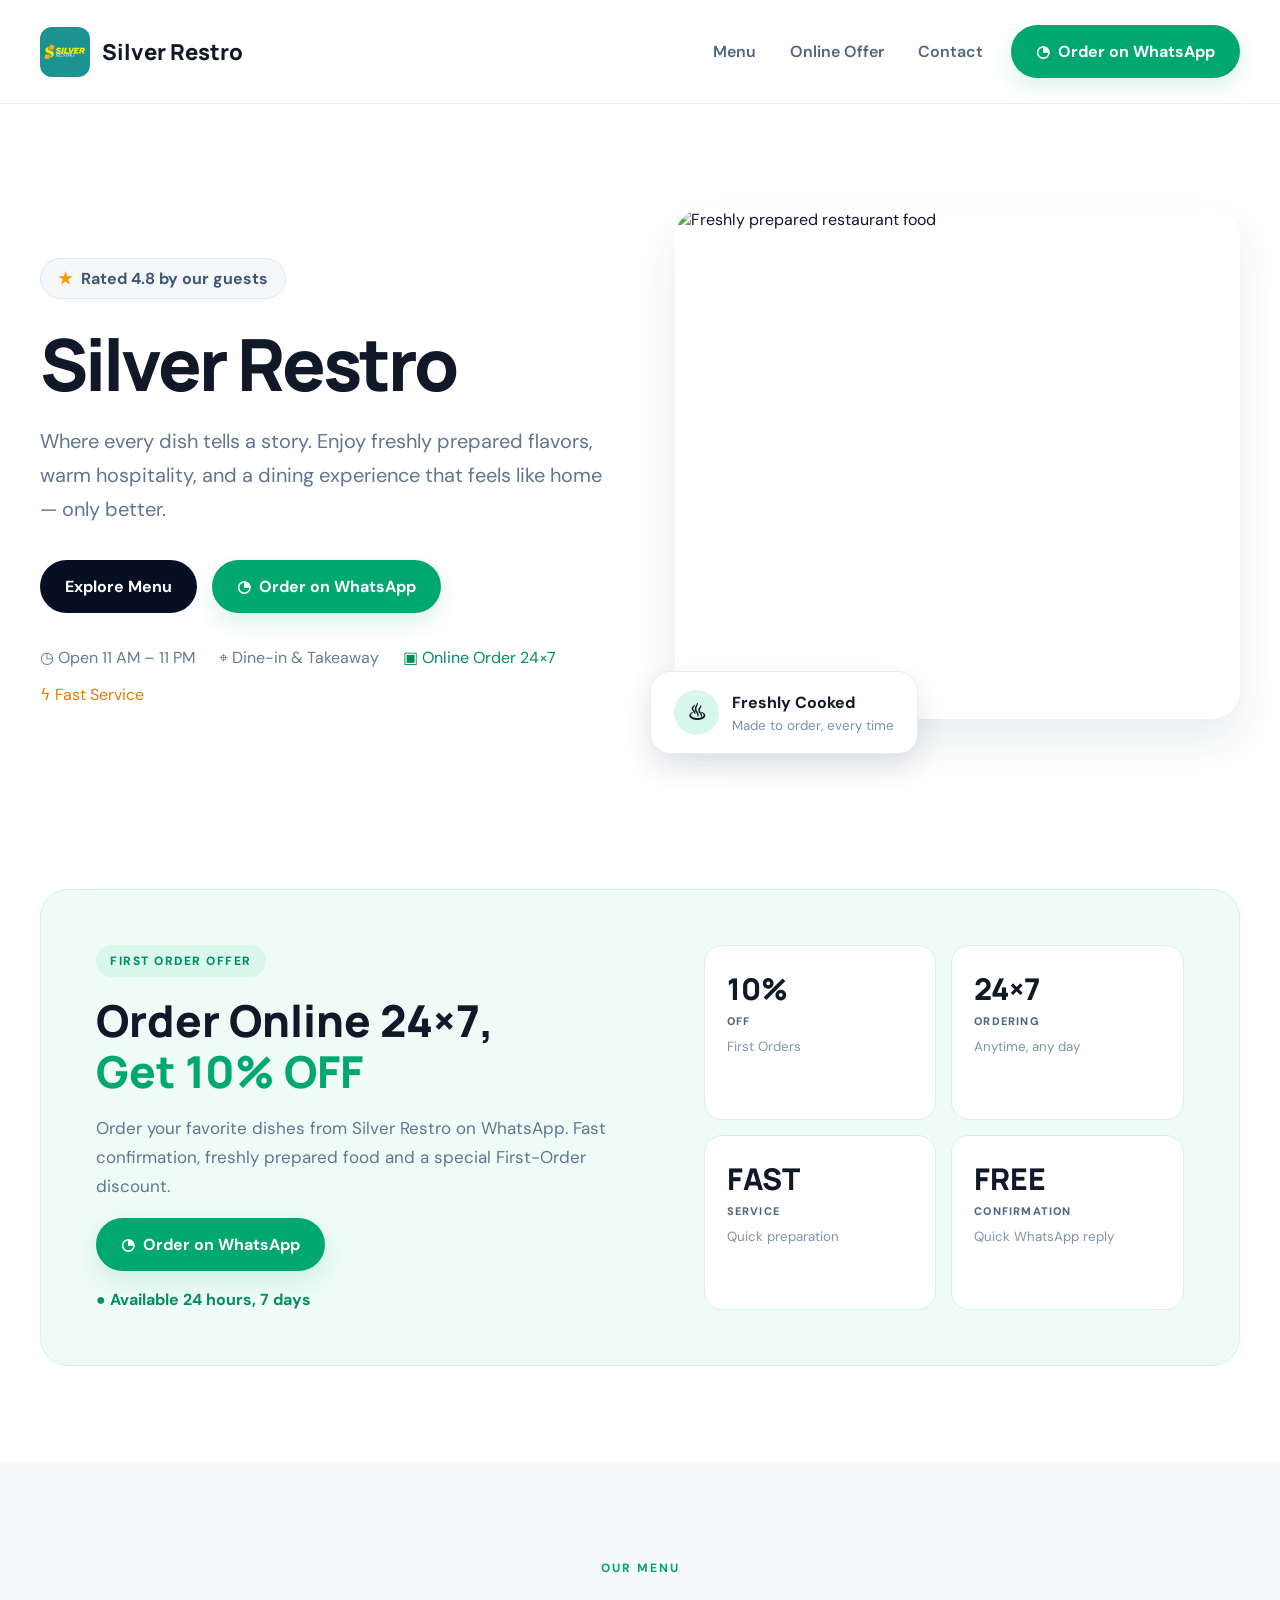
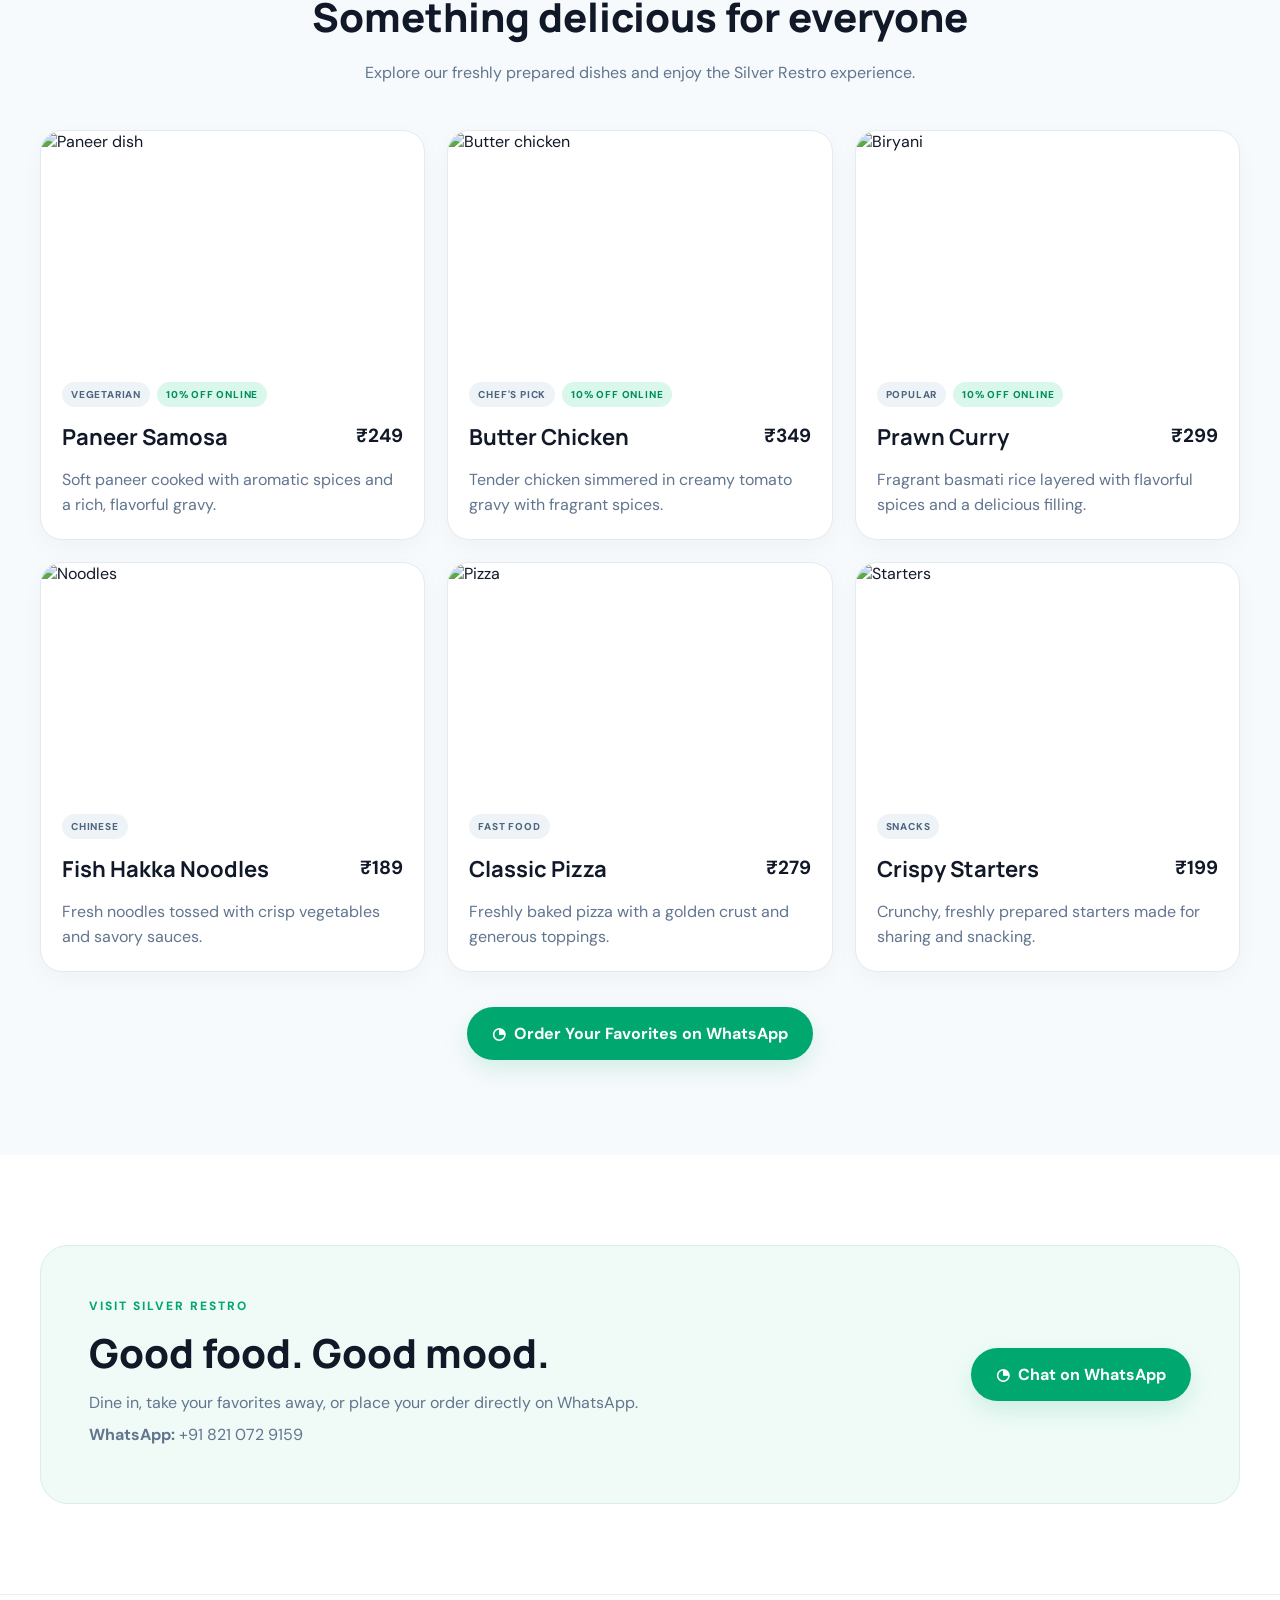
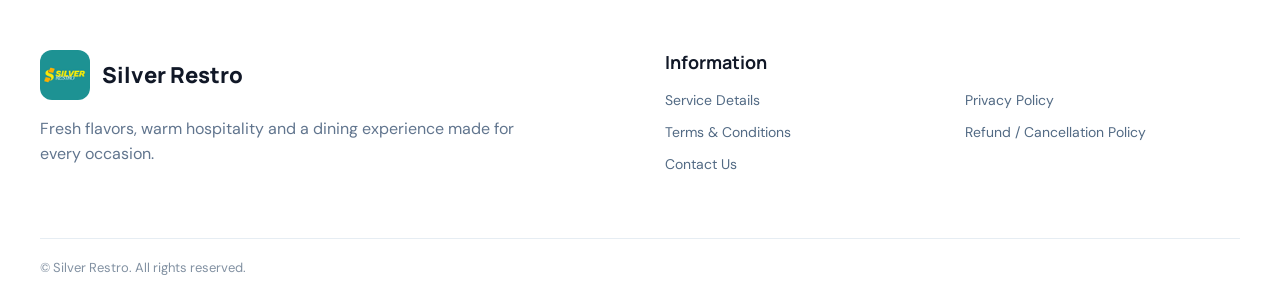
==== index.html @ 9e6f3c13 "Update index.html" ====
<!DOCTYPE html>
<html lang="en">
<head>
<!-- Google Tag Manager -->
<script>(function(w,d,s,l,i){w[l]=w[l]||[];w[l].push({'gtm.start':
new Date().getTime(),event:'gtm.js'});var f=d.getElementsByTagName(s)[0],
j=d.createElement(s),dl=l!='dataLayer'?'&l='+l:'';j.async=true;j.src=
'https://www.googletagmanager.com/gtm.js?id='+i+dl;f.parentNode.insertBefore(j,f);
})(window,document,'script','dataLayer','GTM-5Z99QPN6');</script>
<!-- End Google Tag Manager -->
<!-- Google tag (gtag.js) -->
<script async src="https://www.googletagmanager.com/gtag/js?id=AW-18463718981"></script>
<script>
  window.dataLayer = window.dataLayer || [];
  function gtag(){dataLayer.push(arguments);}
  gtag('js', new Date());

  gtag('config', 'AW-18465761814');
</script>
<meta charset="UTF-8">
<meta name="viewport" content="width=device-width,initial-scale=1">
<title>Silver Restro | Fresh Food & Warm Hospitality</title>
<meta name="description" content="Silver Restro — freshly prepared food, warm hospitality and easy online ordering.">
<link rel="icon" href="assets/logo.png">
<link rel="preconnect" href="https://fonts.googleapis.com">
<link rel="preconnect" href="https://fonts.gstatic.com" crossorigin>
<link href="https://fonts.googleapis.com/css2?family=DM+Sans:wght@400;500;600;700&family=Manrope:wght@600;700;800&display=swap" rel="stylesheet">
<link rel="stylesheet" href="style.css">
</head>
<body>
<!-- Google Tag Manager (noscript) -->
<noscript><iframe src="https://www.googletagmanager.com/ns.html?id=GTM-5Z99QPN6"
height="0" width="0" style="display:none;visibility:hidden"></iframe></noscript>
<!-- End Google Tag Manager (noscript) -->
<header class="header">
  <div class="container nav">
    <a class="brand" href="index.html"><img src="assets/logo.png" alt="Silver Restro"><span>Silver Restro</span></a>
    <nav><a href="#menu">Menu</a><a href="#offer">Online Offer</a><a href="#contact">Contact</a></nav>
    <a class="btn wa" href="https://wa.me/918210729159" target="_blank" rel="noopener">◔ &nbsp;Order on WhatsApp</a>
    <button class="hamburger" aria-label="Menu">☰</button>
  </div>
</header>

<main>
<section class="hero">
 <div class="container hero-grid">
  <div>
   <div class="rating">★ <span>Rated 4.8 by our guests</span></div>
   <h1>Silver Restro</h1>
   <p class="lead">Where every dish tells a story. Enjoy freshly prepared flavors, warm hospitality, and a dining experience that feels like home — only better.</p>
   <div class="actions"><a class="btn dark" href="#menu">Explore Menu</a><a class="btn wa" href="https://wa.me/918210729159" target="_blank" rel="noopener">◔ &nbsp;Order on WhatsApp</a></div>
   <div class="services"><span>◷ Open 11 AM – 11 PM</span><span>⌖ Dine-in &amp; Takeaway</span><span class="green">▣ Online Order 24×7</span><span class="orange">ϟ Fast Service</span></div>
  </div>
  <div class="hero-photo">
   <img src="https://images.unsplash.com/photo-1515003197210-e0cd71810b5f?auto=format&fit=crop&w=1200&q=85" alt="Freshly prepared restaurant food">
   <div class="fresh"><b>♨</b><div><strong>Freshly Cooked</strong><small>Made to order, every time</small></div></div>
  </div>
 </div>
</section>

<section class="offer" id="offer">
 <div class="container offer-card">
  <div class="offer-main"><span class="badge">FIRST ORDER OFFER</span><h2>Order Online 24×7,<br><em>Get 10% OFF</em></h2><p>Order your favorite dishes from Silver Restro on WhatsApp. Fast confirmation, freshly prepared food and a special First-Order discount.</p><a class="btn wa" href="https://wa.me/918210729159" target="_blank" rel="noopener">◔ &nbsp;Order on WhatsApp</a><div class="available">● Available 24 hours, 7 days</div></div>
  <div class="offer-stats">
   <div><b>10%</b><span>OFF</span><small>First Orders</small></div>
   <div><b>24×7</b><span>ORDERING</span><small>Anytime, any day</small></div>
   <div><b>FAST</b><span>SERVICE</span><small>Quick preparation</small></div>
   <div><b>FREE</b><span>CONFIRMATION</span><small>Quick WhatsApp reply</small></div>
  </div>
 </div>
</section>

<section class="menu-section" id="menu">
 <div class="container">
  <div class="heading"><span>OUR MENU</span><h2>Something delicious for everyone</h2><p>Explore our freshly prepared dishes and enjoy the Silver Restro experience.</p></div>
  <div class="menu-grid">
   <article class="dish"><img src="https://images.unsplash.com/photo-1601050690597-df0568f70950?auto=format&fit=crop&w=800&q=85" alt="Paneer dish"><div class="dish-body"><div class="tags"><span>VEGETARIAN</span><i>10% OFF ONLINE</i></div><h3>Paneer Samosa</h3><strong>₹249</strong><p>Soft paneer cooked with aromatic spices and a rich, flavorful gravy.</p></div></article>
   <article class="dish"><img src="https://images.unsplash.com/photo-1603894584373-5ac82b2ae398?auto=format&fit=crop&w=800&q=85" alt="Butter chicken"><div class="dish-body"><div class="tags"><span>CHEF'S PICK</span><i>10% OFF ONLINE</i></div><h3>Butter Chicken</h3><strong>₹349</strong><p>Tender chicken simmered in creamy tomato gravy with fragrant spices.</p></div></article>
   <article class="dish"><img src="https://images.unsplash.com/photo-1559847844-5315695dadae?auto=format&fit=crop&w=800&q=85" alt="Biryani"><div class="dish-body"><div class="tags"><span>POPULAR</span><i>10% OFF ONLINE</i></div><h3>Prawn Curry</h3><strong>₹299</strong><p>Fragrant basmati rice layered with flavorful spices and a delicious filling.</p></div></article>
   <article class="dish"><img src="https://images.unsplash.com/photo-1563379926898-05f4575a45d8?auto=format&fit=crop&w=800&q=85" alt="Noodles"><div class="dish-body"><div class="tags"><span>CHINESE</span></div><h3>Fish Hakka Noodles</h3><strong>₹189</strong><p>Fresh noodles tossed with crisp vegetables and savory sauces.</p></div></article>
   <article class="dish"><img src="https://images.unsplash.com/photo-1574071318508-1cdbab80d002?auto=format&fit=crop&w=800&q=85" alt="Pizza"><div class="dish-body"><div class="tags"><span>FAST FOOD</span></div><h3>Classic Pizza</h3><strong>₹279</strong><p>Freshly baked pizza with a golden crust and generous toppings.</p></div></article>
   <article class="dish"><img src="https://images.unsplash.com/photo-1541592106381-b31e9677c0e5?auto=format&fit=crop&w=800&q=85" alt="Starters"><div class="dish-body"><div class="tags"><span>SNACKS</span></div><h3>Crispy Starters</h3><strong>₹199</strong><p>Crunchy, freshly prepared starters made for sharing and snacking.</p></div></article>
  </div>
  <div class="menu-order"><a class="btn wa" href="https://wa.me/918210729159" target="_blank" rel="noopener">◔ &nbsp;Order Your Favorites on WhatsApp</a></div>
 </div>
</section>

<section class="contact" id="contact">
 <div class="container contact-card"><div><span>VISIT SILVER RESTRO</span><h2>Good food. Good mood.</h2><p>Dine in, take your favorites away, or place your order directly on WhatsApp.</p><p><b>WhatsApp:</b> +91 821 072 9159</p></div><a class="btn wa" href="https://wa.me/918210729159" target="_blank" rel="noopener">◔ &nbsp;Chat on WhatsApp</a></div>
</section>
</main>

<footer>
 <div class="container footer-top">
  <div><a class="brand" href="index.html"><img src="assets/logo.png" alt="Silver Restro"><span>Silver Restro</span></a><p>Fresh flavors, warm hospitality and a dining experience made for every occasion.</p></div>
  <div class="footer-links"><h4>Information</h4><a href="service-details.html">Service Details</a><a href="privacy-policy.html">Privacy Policy</a><a href="terms-conditions.html">Terms &amp; Conditions</a><a href="refund-policy.html">Refund / Cancellation Policy</a><a href="contact.html">Contact Us</a></div>
 </div>
 <div class="container copyright">© <span id="year"></span> Silver Restro. All rights reserved.</div>
</footer>
<script src="script.js"></script>
</body>
</html>
---- style.css ----
*{box-sizing:border-box}:root{--ink:#071023;--muted:#61758e;--green:#00a76f;--green2:#008e60;--orange:#f18a00;--line:#e6edf3;--soft:#f7fafc}html{scroll-behavior:smooth}body{margin:0;color:#111827;font-family:"DM Sans",sans-serif;background:#fff}a{text-decoration:none;color:inherit}.container{width:min(1200px,calc(100% - 40px));margin:auto}.header{height:104px;border-bottom:1px solid var(--line);background:#fff;display:flex;align-items:center}.nav{display:flex;align-items:center;gap:28px}.brand{display:flex;align-items:center;gap:12px;font-family:Manrope,sans-serif;font-weight:800;font-size:22px}.brand img{width:50px;height:50px;object-fit:cover;border-radius:12px}.nav nav{display:flex;gap:34px;margin-left:auto}.nav nav a{font-weight:600;color:#50657f}.btn{display:inline-flex;align-items:center;justify-content:center;border-radius:999px;padding:16px 25px;font-weight:700;transition:.2s}.btn:hover{transform:translateY(-2px)}.dark{background:var(--ink);color:#fff}.wa{background:var(--green);color:#fff;box-shadow:0 10px 25px #00a76f25}.hero{padding:105px 0}.hero-grid{display:grid;grid-template-columns:1fr 1fr;gap:70px;align-items:center}.rating{display:inline-flex;gap:9px;align-items:center;padding:9px 17px;background:#f5f8fb;border:1px solid #dfe7ef;border-radius:999px;color:#f39a00;font-weight:700}.rating span{color:#405773}.hero h1{font:800 72px/1.05 Manrope,sans-serif;letter-spacing:-3px;margin:27px 0 22px}.lead{font-size:20px;line-height:1.7;color:var(--muted);max-width:610px}.actions{display:flex;gap:15px;margin:34px 0}.services{display:flex;flex-wrap:wrap;gap:16px 24px;color:#637b95}.services .green{color:#008e60}.services .orange{color:#e17c00}.hero-photo{position:relative;padding-bottom:35px}.hero-photo>img{width:100%;height:510px;display:block;object-fit:cover;border-radius:28px;box-shadow:0 20px 45px #15284018}.fresh{position:absolute;bottom:0;left:-25px;background:#fff;border:1px solid var(--line);box-shadow:0 14px 30px #15284020;border-radius:20px;padding:18px 23px;display:flex;gap:13px;align-items:center}.fresh>b{width:45px;height:45px;border-radius:50%;display:grid;place-items:center;background:#d7f8ea;font-size:22px}.fresh strong,.fresh small{display:block}.fresh small{color:#7890aa;margin-top:4px}.offer{padding:30px 0 95px}.offer-card{background:#effbf7;border:1px solid #d5f0e5;border-radius:28px;padding:55px;display:grid;grid-template-columns:1.15fr 1fr;gap:55px}.badge{display:inline-block;color:#008e60;background:#d9f7eb;border-radius:999px;padding:8px 14px;font-size:12px;font-weight:800;letter-spacing:1.5px}.offer h2{font:800 44px/1.15 Manrope,sans-serif;margin:18px 0}.offer h2 em{font-style:normal;color:var(--green)}.offer p{color:var(--muted);line-height:1.7;font-size:17px;max-width:600px}.available{margin-top:18px;color:#008e60;font-weight:700}.offer-stats{display:grid;grid-template-columns:1fr 1fr;gap:15px}.offer-stats>div{background:#fff;border:1px solid #dcefe8;border-radius:18px;padding:22px}.offer-stats b{font:800 30px Manrope,sans-serif;display:block}.offer-stats span{font-size:11px;font-weight:800;letter-spacing:1.2px;color:#50657f}.offer-stats small{display:block;color:#8193a7;margin-top:8px}.menu-section{background:var(--soft);padding:95px 0}.heading{text-align:center;max-width:700px;margin:0 auto 45px}.heading>span,.contact-card>div>span{color:var(--green);font-size:12px;font-weight:800;letter-spacing:2px}.heading h2,.contact h2{font:800 40px Manrope,sans-serif;margin:12px 0}.heading p,.contact p{color:var(--muted);line-height:1.6}.menu-grid{display:grid;grid-template-columns:repeat(3,1fr);gap:22px}.dish{background:#fff;border:1px solid #e3eaf0;border-radius:22px;overflow:hidden;box-shadow:0 8px 25px #15284008}.dish>img{width:100%;height:230px;object-fit:cover;display:block}.dish-body{padding:21px}.tags{display:flex;gap:7px;flex-wrap:wrap}.tags span,.tags i{font-style:normal;font-size:10px;font-weight:800;letter-spacing:.8px;border-radius:999px;padding:6px 9px;background:#edf3f7;color:#50657f}.tags i{background:#d9f7eb;color:#008e60}.dish h3{font:700 22px Manrope,sans-serif;margin:15px 0 6px;display:inline-block}.dish-body>strong{float:right;margin-top:16px;font-size:19px}.dish p{clear:both;color:var(--muted);line-height:1.55;margin:10px 0 0}.menu-order{text-align:center;margin-top:35px}.contact{padding:90px 0}.contact-card{background:#f0fbf7;border:1px solid #d7f0e6;border-radius:28px;padding:48px;display:flex;align-items:center;justify-content:space-between;gap:30px}.contact h2{margin:10px 0}.contact p{margin:7px 0}.contact-card .btn{white-space:nowrap}footer{border-top:1px solid var(--line);background:#fff}.footer-top{display:grid;grid-template-columns:1fr 1fr;gap:50px;padding:55px 0}.footer-top p{color:var(--muted);max-width:480px;line-height:1.6}.footer-links{display:grid;grid-template-columns:1fr 1fr;align-content:start;gap:14px 25px}.footer-links h4{grid-column:1/-1;margin:0 0 3px;font:700 18px Manrope,sans-serif}.footer-links a{color:#526a84;font-size:14px}.copyright{border-top:1px solid var(--line);padding:20px 0;color:#8291a2;font-size:13px}.page{padding:85px 0;min-height:70vh}.page h1{font:800 48px Manrope,sans-serif;margin:0 0 18px}.page h2{font:700 26px Manrope,sans-serif;margin-top:35px}.page p,.page li{color:#5d7189;line-height:1.8}.hamburger{display:none;border:0;background:none;font-size:25px}
@media(max-width:900px){.nav nav,.nav>.btn{display:none}.hamburger{display:block;margin-left:auto}.hero{padding:65px 0}.hero-grid{grid-template-columns:1fr;gap:45px}.hero h1{font-size:58px}.hero-photo>img{height:420px}.offer-card{grid-template-columns:1fr;padding:38px}.menu-grid{grid-template-columns:1fr 1fr}.footer-top{grid-template-columns:1fr}}
@media(max-width:600px){.container{width:calc(100% - 30px)}.header{height:82px}.brand{font-size:19px}.brand img{width:43px;height:43px}.hero h1{font-size:45px;letter-spacing:-2px}.lead{font-size:17px}.actions{flex-direction:column}.actions .btn{width:100%}.hero-photo>img{height:330px;border-radius:21px}.fresh{left:10px;right:10px}.offer{padding-bottom:65px}.offer-card{padding:28px 22px}.offer h2{font-size:34px}.offer-stats{grid-template-columns:1fr 1fr}.menu-grid{grid-template-columns:1fr}.dish>img{height:245px}.heading h2,.contact h2{font-size:31px}.contact-card{padding:30px 23px;display:block}.contact-card .btn{width:100%;margin-top:20px}.footer-links{grid-template-columns:1fr}.footer-links h4{grid-column:auto}}
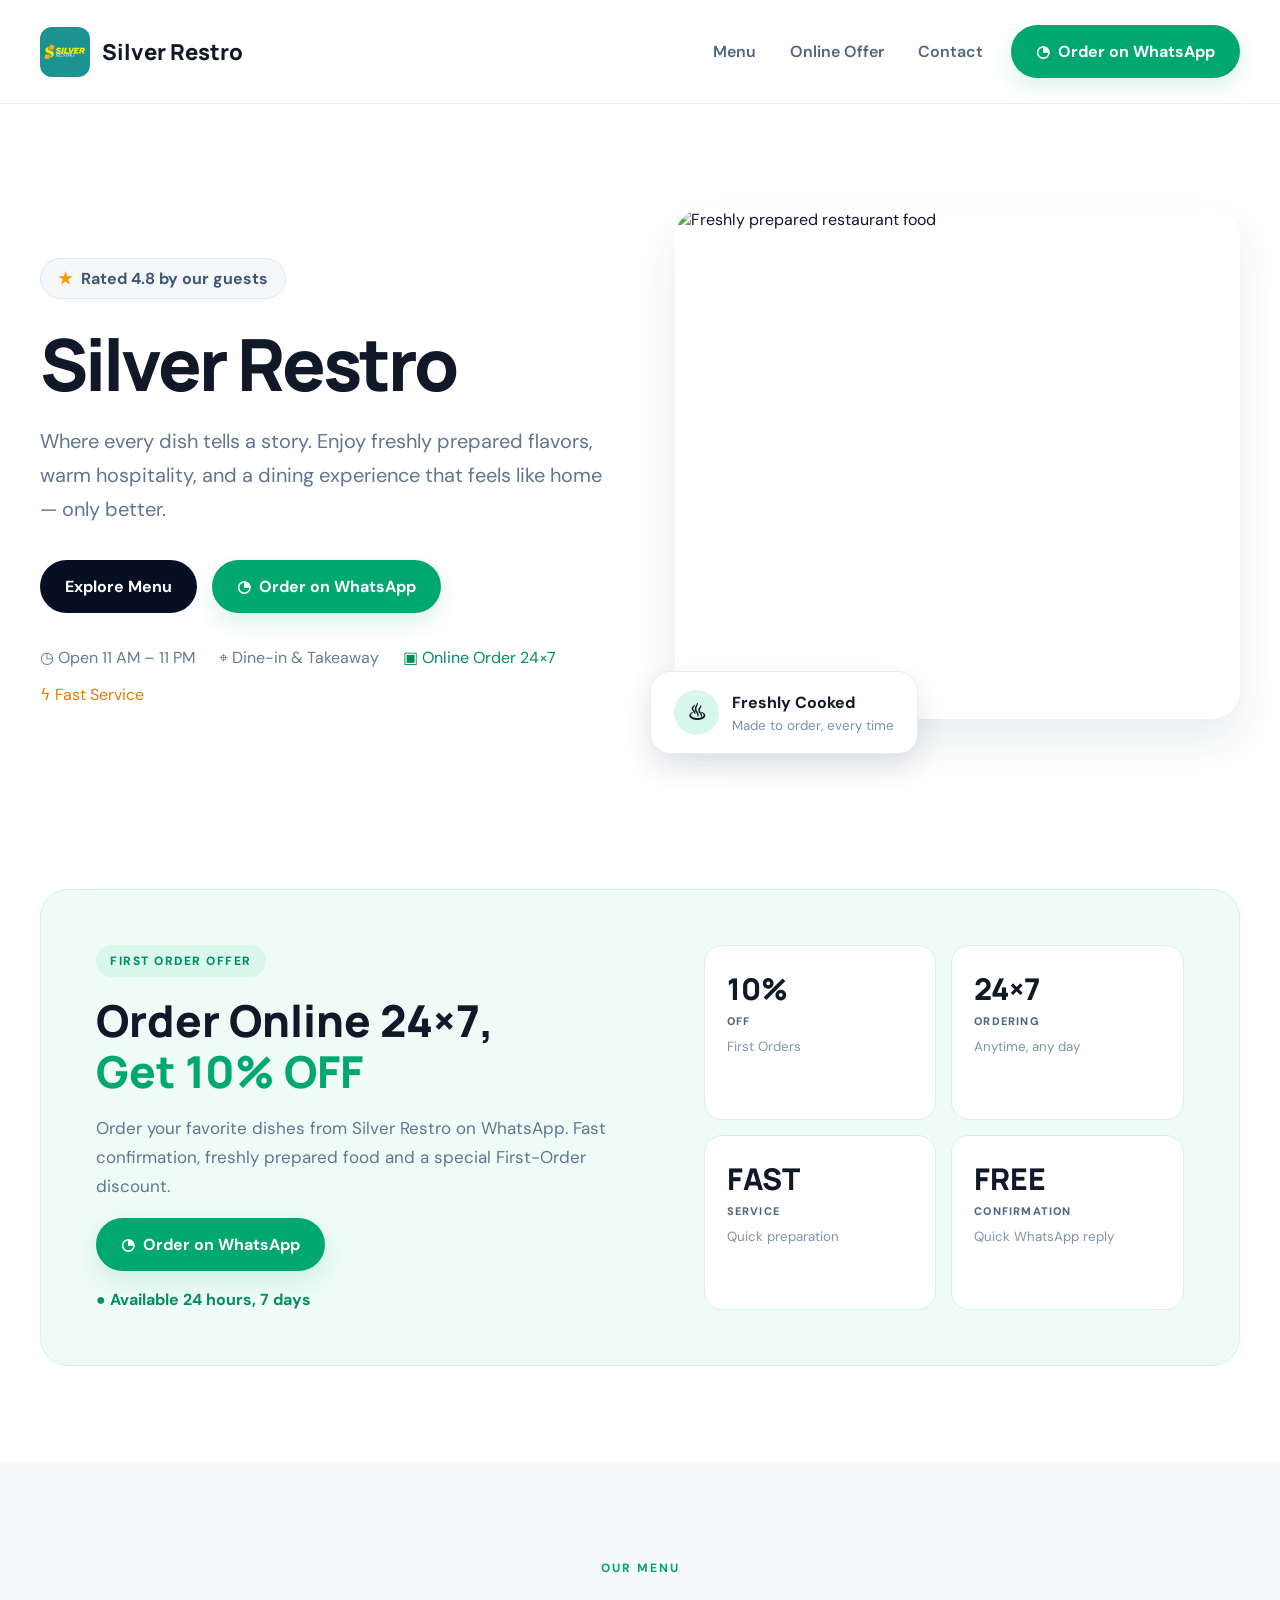
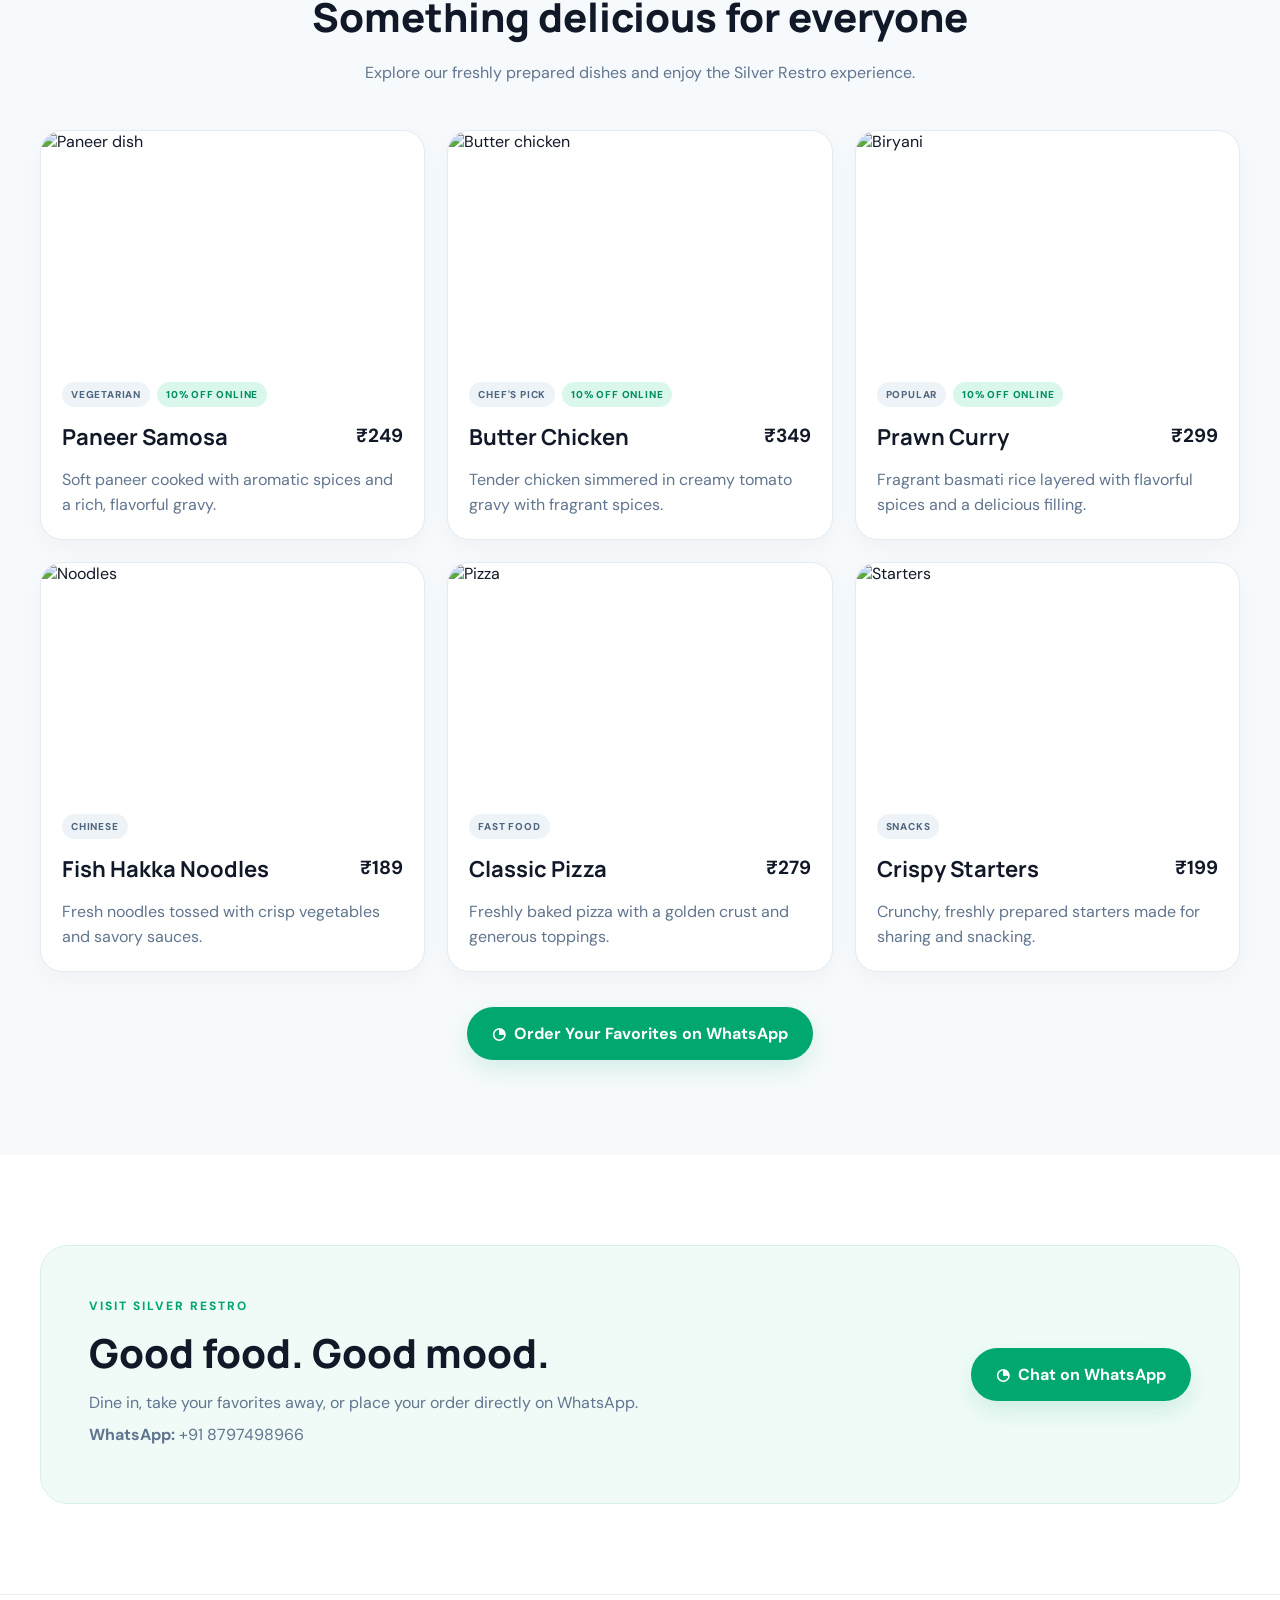
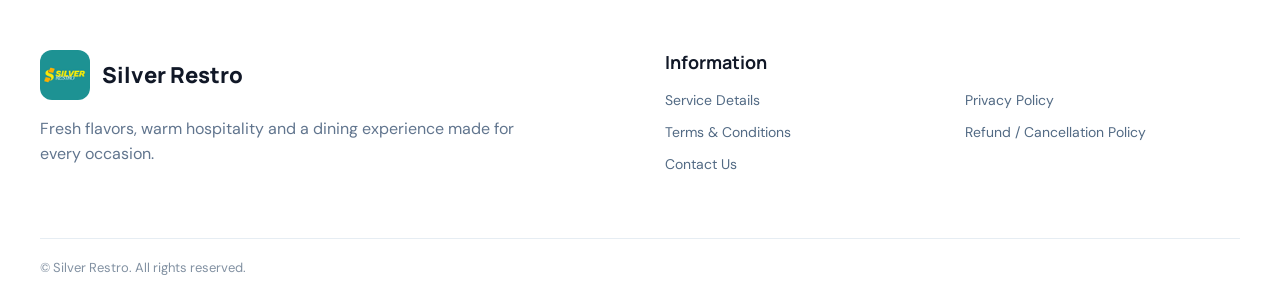
==== commit 5d0a6713: "Fix WhatsApp number formatting in contact section" ====
--- a/index.html
+++ b/index.html
@@ -9,13 +9,13 @@
 })(window,document,'script','dataLayer','GTM-5Z99QPN6');</script>
 <!-- End Google Tag Manager -->
 <!-- Google tag (gtag.js) -->
-<script async src="https://www.googletagmanager.com/gtag/js?id=AW-18463718981"></script>
+<script async src="https://www.googletagmanager.com/gtag/js?id=GT-PJ5VMF7Z"></script>
 <script>
   window.dataLayer = window.dataLayer || [];
   function gtag(){dataLayer.push(arguments);}
   gtag('js', new Date());
 
-  gtag('config', 'AW-18465761814');
+  gtag('config', 'GT-PJ5VMF7Z');
 </script>
 <meta charset="UTF-8">
 <meta name="viewport" content="width=device-width,initial-scale=1">
@@ -86,7 +86,7 @@
 </section>
 
 <section class="contact" id="contact">
- <div class="container contact-card"><div><span>VISIT SILVER RESTRO</span><h2>Good food. Good mood.</h2><p>Dine in, take your favorites away, or place your order directly on WhatsApp.</p><p><b>WhatsApp:</b> +91 821 072 9159</p></div><a class="btn wa" href="https://wa.me/918210729159" target="_blank" rel="noopener">◔ &nbsp;Chat on WhatsApp</a></div>
+ <div class="container contact-card"><div><span>VISIT SILVER RESTRO</span><h2>Good food. Good mood.</h2><p>Dine in, take your favorites away, or place your order directly on WhatsApp.</p><p><b>WhatsApp:</b> +91 8797498966</p></div><a class="btn wa" href="https://wa.me/918797498966" target="_blank" rel="noopener">◔ &nbsp;Chat on WhatsApp</a></div>
 </section>
 </main>
 
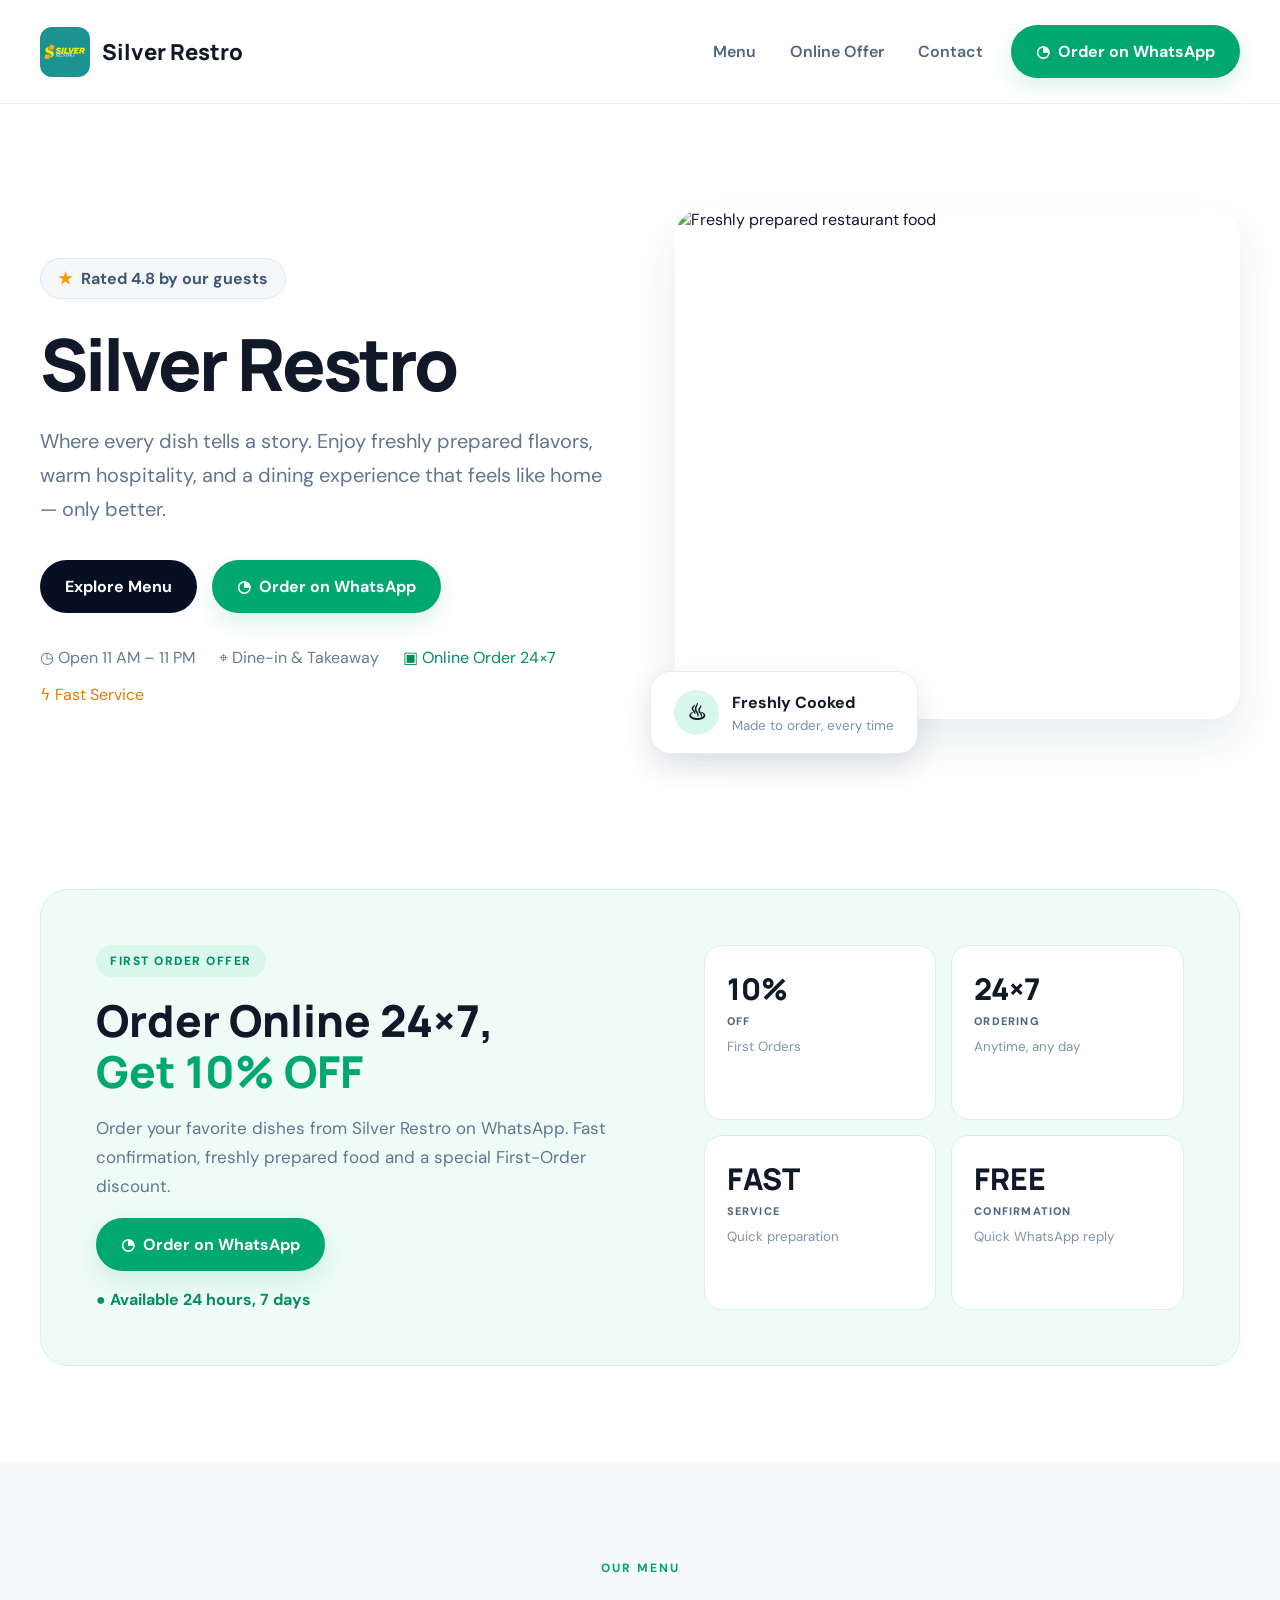
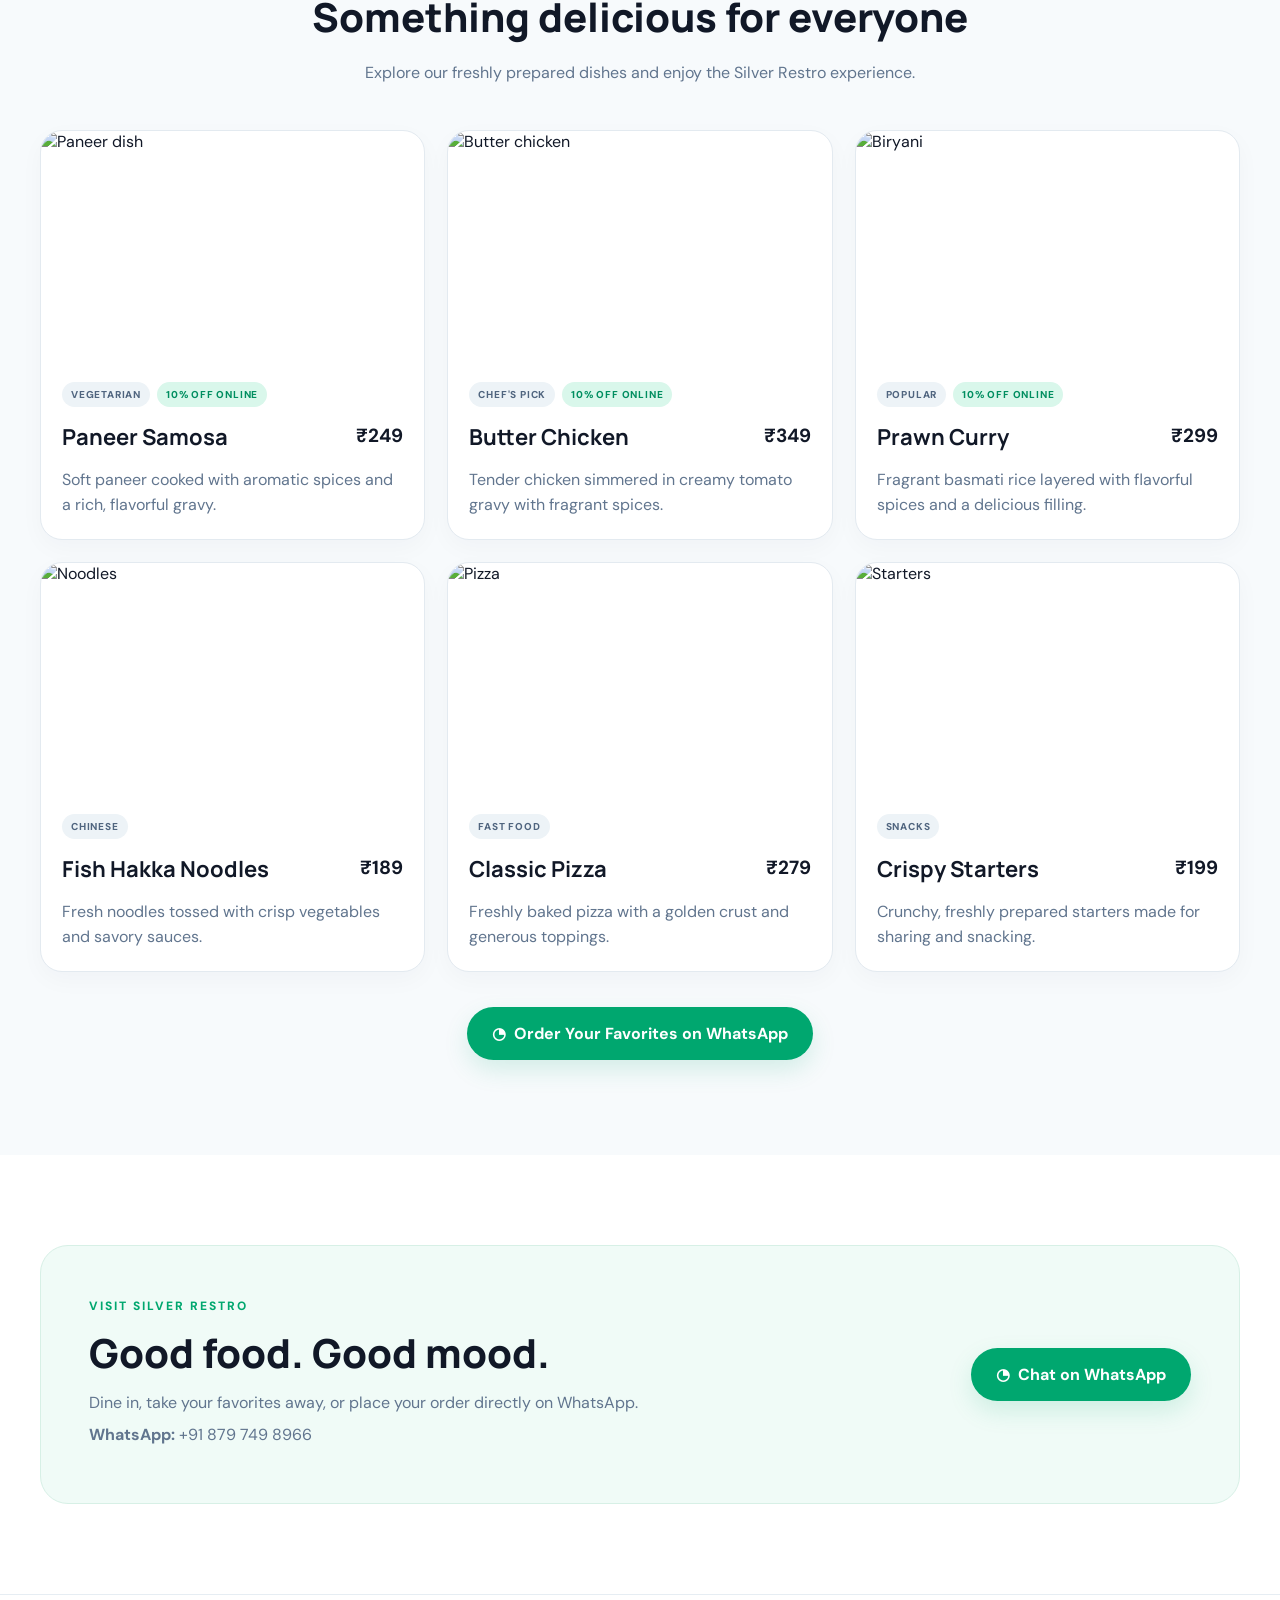
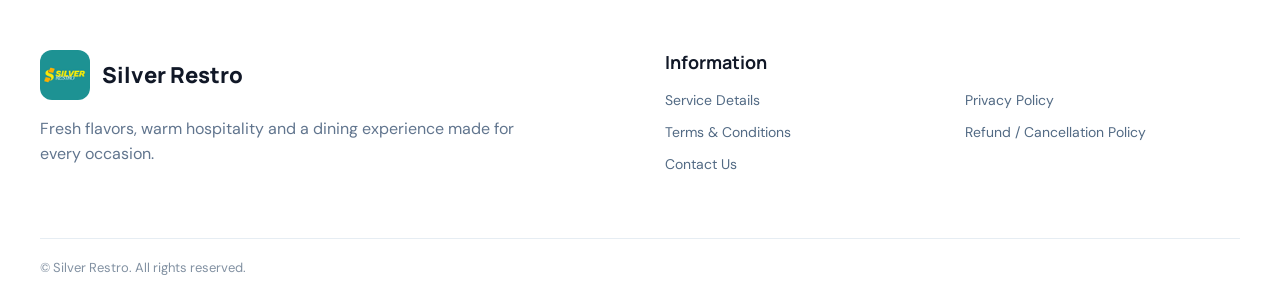
==== commit 5e5cc9d3: "Fix WhatsApp phone number formatting in contact section" ====
--- a/index.html
+++ b/index.html
@@ -81,12 +81,12 @@
    <article class="dish"><img src="https://images.unsplash.com/photo-1574071318508-1cdbab80d002?auto=format&fit=crop&w=800&q=85" alt="Pizza"><div class="dish-body"><div class="tags"><span>FAST FOOD</span></div><h3>Classic Pizza</h3><strong>₹279</strong><p>Freshly baked pizza with a golden crust and generous toppings.</p></div></article>
    <article class="dish"><img src="https://images.unsplash.com/photo-1541592106381-b31e9677c0e5?auto=format&fit=crop&w=800&q=85" alt="Starters"><div class="dish-body"><div class="tags"><span>SNACKS</span></div><h3>Crispy Starters</h3><strong>₹199</strong><p>Crunchy, freshly prepared starters made for sharing and snacking.</p></div></article>
   </div>
-  <div class="menu-order"><a class="btn wa" href="https://wa.me/918210729159" target="_blank" rel="noopener">◔ &nbsp;Order Your Favorites on WhatsApp</a></div>
+  <div class="menu-order"><a class="btn wa" href="https://wa.me/918797498966" target="_blank" rel="noopener">◔ &nbsp;Order Your Favorites on WhatsApp</a></div>
  </div>
 </section>
 
 <section class="contact" id="contact">
- <div class="container contact-card"><div><span>VISIT SILVER RESTRO</span><h2>Good food. Good mood.</h2><p>Dine in, take your favorites away, or place your order directly on WhatsApp.</p><p><b>WhatsApp:</b> +91 8797498966</p></div><a class="btn wa" href="https://wa.me/918797498966" target="_blank" rel="noopener">◔ &nbsp;Chat on WhatsApp</a></div>
+ <div class="container contact-card"><div><span>VISIT SILVER RESTRO</span><h2>Good food. Good mood.</h2><p>Dine in, take your favorites away, or place your order directly on WhatsApp.</p><p><b>WhatsApp:</b> +91 879 749 8966</p></div><a class="btn wa" href="https://wa.me/918797498966" target="_blank" rel="noopener">◔ &nbsp;Chat on WhatsApp</a></div>
 </section>
 </main>
 
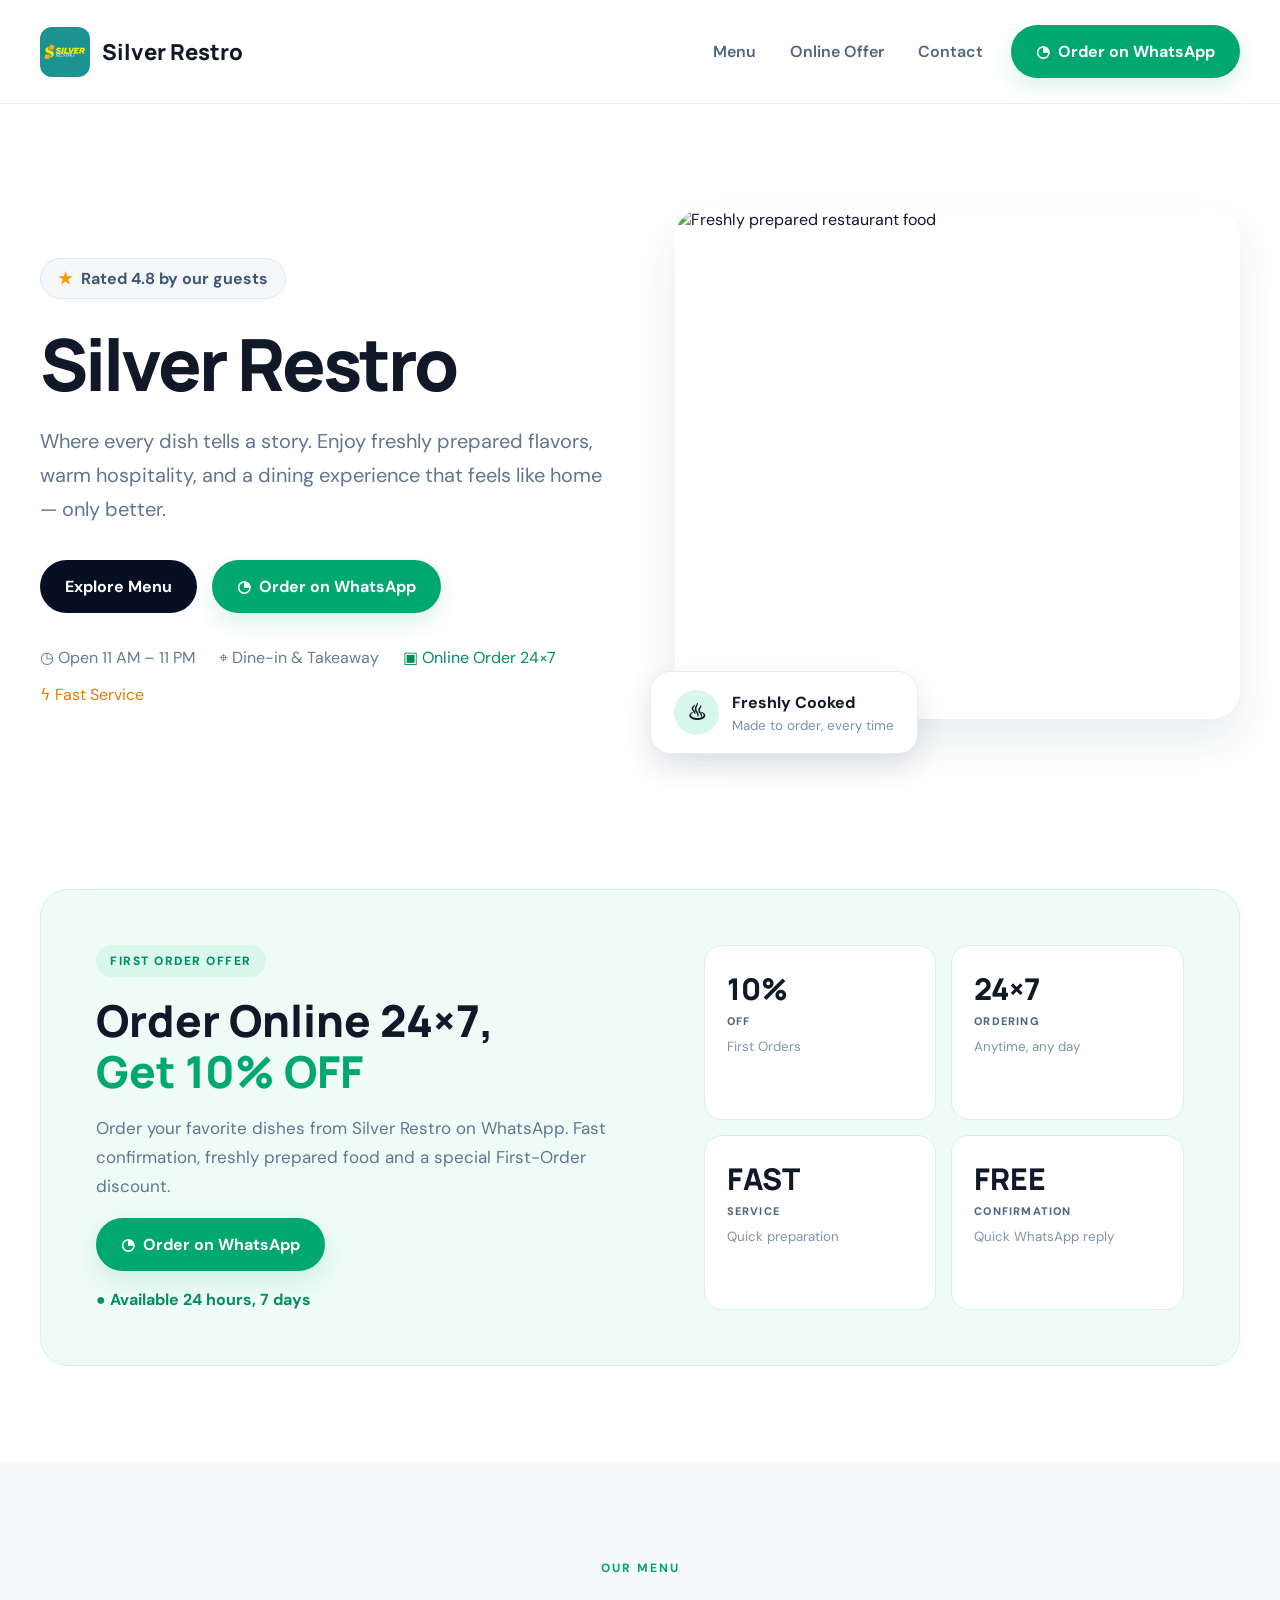
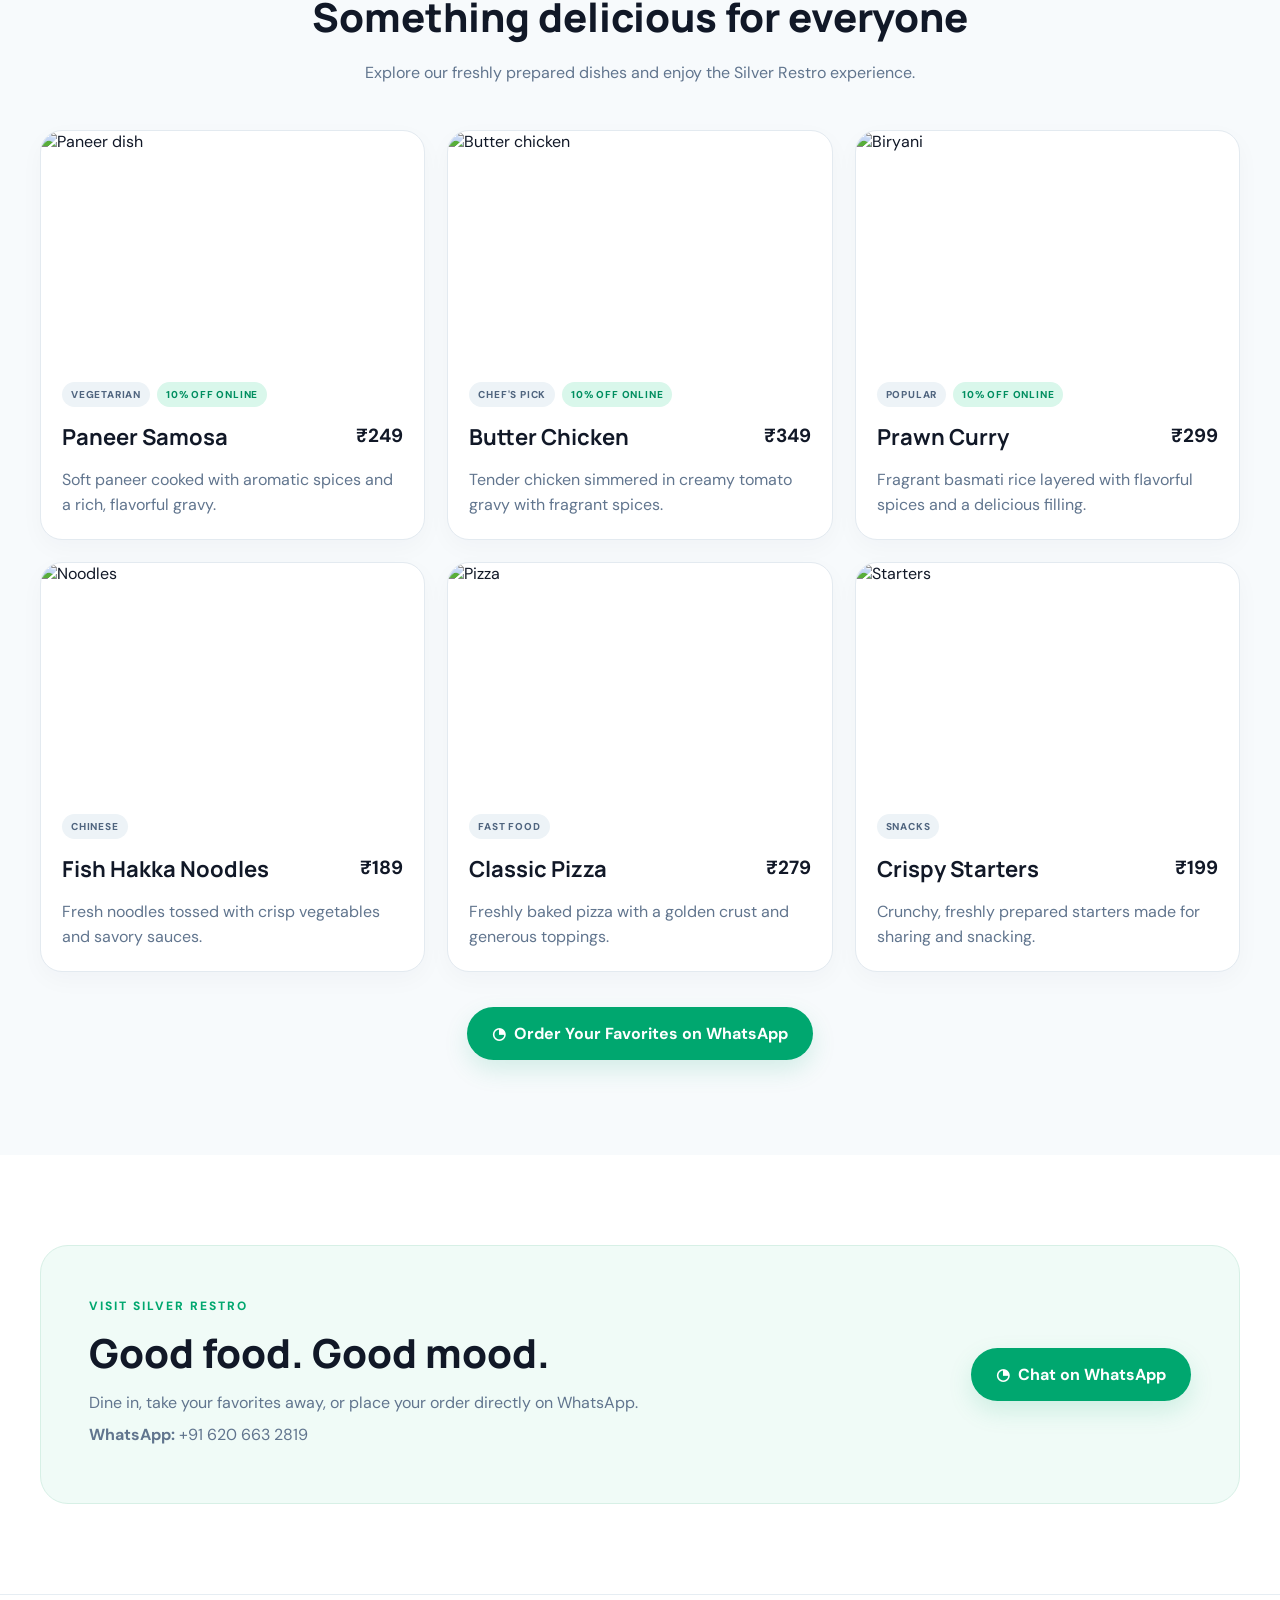
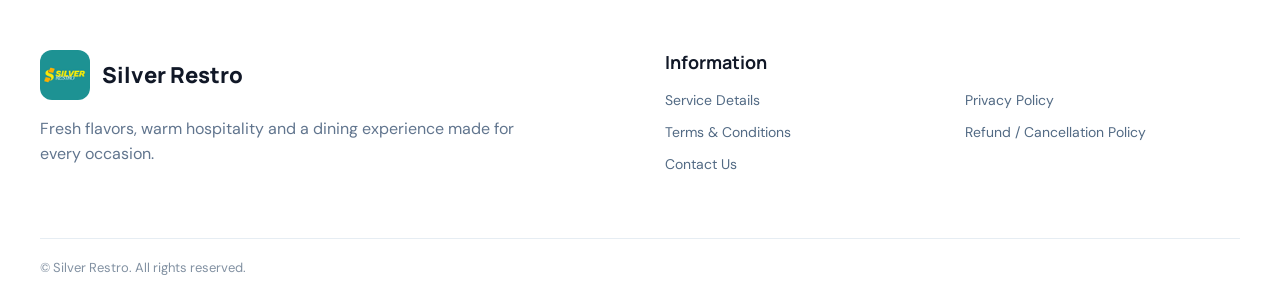
==== commit 7493a17f: "Update index.html" ====
--- a/index.html
+++ b/index.html
@@ -36,7 +36,7 @@
   <div class="container nav">
     <a class="brand" href="index.html"><img src="assets/logo.png" alt="Silver Restro"><span>Silver Restro</span></a>
     <nav><a href="#menu">Menu</a><a href="#offer">Online Offer</a><a href="#contact">Contact</a></nav>
-    <a class="btn wa" href="https://wa.me/918210729159" target="_blank" rel="noopener">◔ &nbsp;Order on WhatsApp</a>
+    <a class="btn wa" href="https://wa.me/916206632819" target="_blank" rel="noopener">◔ &nbsp;Order on WhatsApp</a>
     <button class="hamburger" aria-label="Menu">☰</button>
   </div>
 </header>
@@ -48,7 +48,7 @@
    <div class="rating">★ <span>Rated 4.8 by our guests</span></div>
    <h1>Silver Restro</h1>
    <p class="lead">Where every dish tells a story. Enjoy freshly prepared flavors, warm hospitality, and a dining experience that feels like home — only better.</p>
-   <div class="actions"><a class="btn dark" href="#menu">Explore Menu</a><a class="btn wa" href="https://wa.me/918210729159" target="_blank" rel="noopener">◔ &nbsp;Order on WhatsApp</a></div>
+   <div class="actions"><a class="btn dark" href="#menu">Explore Menu</a><a class="btn wa" href="https://wa.me/916206632819" target="_blank" rel="noopener">◔ &nbsp;Order on WhatsApp</a></div>
    <div class="services"><span>◷ Open 11 AM – 11 PM</span><span>⌖ Dine-in &amp; Takeaway</span><span class="green">▣ Online Order 24×7</span><span class="orange">ϟ Fast Service</span></div>
   </div>
   <div class="hero-photo">
@@ -60,7 +60,7 @@
 
 <section class="offer" id="offer">
  <div class="container offer-card">
-  <div class="offer-main"><span class="badge">FIRST ORDER OFFER</span><h2>Order Online 24×7,<br><em>Get 10% OFF</em></h2><p>Order your favorite dishes from Silver Restro on WhatsApp. Fast confirmation, freshly prepared food and a special First-Order discount.</p><a class="btn wa" href="https://wa.me/918210729159" target="_blank" rel="noopener">◔ &nbsp;Order on WhatsApp</a><div class="available">● Available 24 hours, 7 days</div></div>
+  <div class="offer-main"><span class="badge">FIRST ORDER OFFER</span><h2>Order Online 24×7,<br><em>Get 10% OFF</em></h2><p>Order your favorite dishes from Silver Restro on WhatsApp. Fast confirmation, freshly prepared food and a special First-Order discount.</p><a class="btn wa" href="https://wa.me/916206632819" target="_blank" rel="noopener">◔ &nbsp;Order on WhatsApp</a><div class="available">● Available 24 hours, 7 days</div></div>
   <div class="offer-stats">
    <div><b>10%</b><span>OFF</span><small>First Orders</small></div>
    <div><b>24×7</b><span>ORDERING</span><small>Anytime, any day</small></div>
@@ -81,12 +81,12 @@
    <article class="dish"><img src="https://images.unsplash.com/photo-1574071318508-1cdbab80d002?auto=format&fit=crop&w=800&q=85" alt="Pizza"><div class="dish-body"><div class="tags"><span>FAST FOOD</span></div><h3>Classic Pizza</h3><strong>₹279</strong><p>Freshly baked pizza with a golden crust and generous toppings.</p></div></article>
    <article class="dish"><img src="https://images.unsplash.com/photo-1541592106381-b31e9677c0e5?auto=format&fit=crop&w=800&q=85" alt="Starters"><div class="dish-body"><div class="tags"><span>SNACKS</span></div><h3>Crispy Starters</h3><strong>₹199</strong><p>Crunchy, freshly prepared starters made for sharing and snacking.</p></div></article>
   </div>
-  <div class="menu-order"><a class="btn wa" href="https://wa.me/918797498966" target="_blank" rel="noopener">◔ &nbsp;Order Your Favorites on WhatsApp</a></div>
+  <div class="menu-order"><a class="btn wa" href="https://wa.me/916206632819" target="_blank" rel="noopener">◔ &nbsp;Order Your Favorites on WhatsApp</a></div>
  </div>
 </section>
 
 <section class="contact" id="contact">
- <div class="container contact-card"><div><span>VISIT SILVER RESTRO</span><h2>Good food. Good mood.</h2><p>Dine in, take your favorites away, or place your order directly on WhatsApp.</p><p><b>WhatsApp:</b> +91 879 749 8966</p></div><a class="btn wa" href="https://wa.me/918797498966" target="_blank" rel="noopener">◔ &nbsp;Chat on WhatsApp</a></div>
+ <div class="container contact-card"><div><span>VISIT SILVER RESTRO</span><h2>Good food. Good mood.</h2><p>Dine in, take your favorites away, or place your order directly on WhatsApp.</p><p><b>WhatsApp:</b> +91 620 663 2819</p></div><a class="btn wa" href="https://wa.me/916206632819" target="_blank" rel="noopener">◔ &nbsp;Chat on WhatsApp</a></div>
 </section>
 </main>
 
